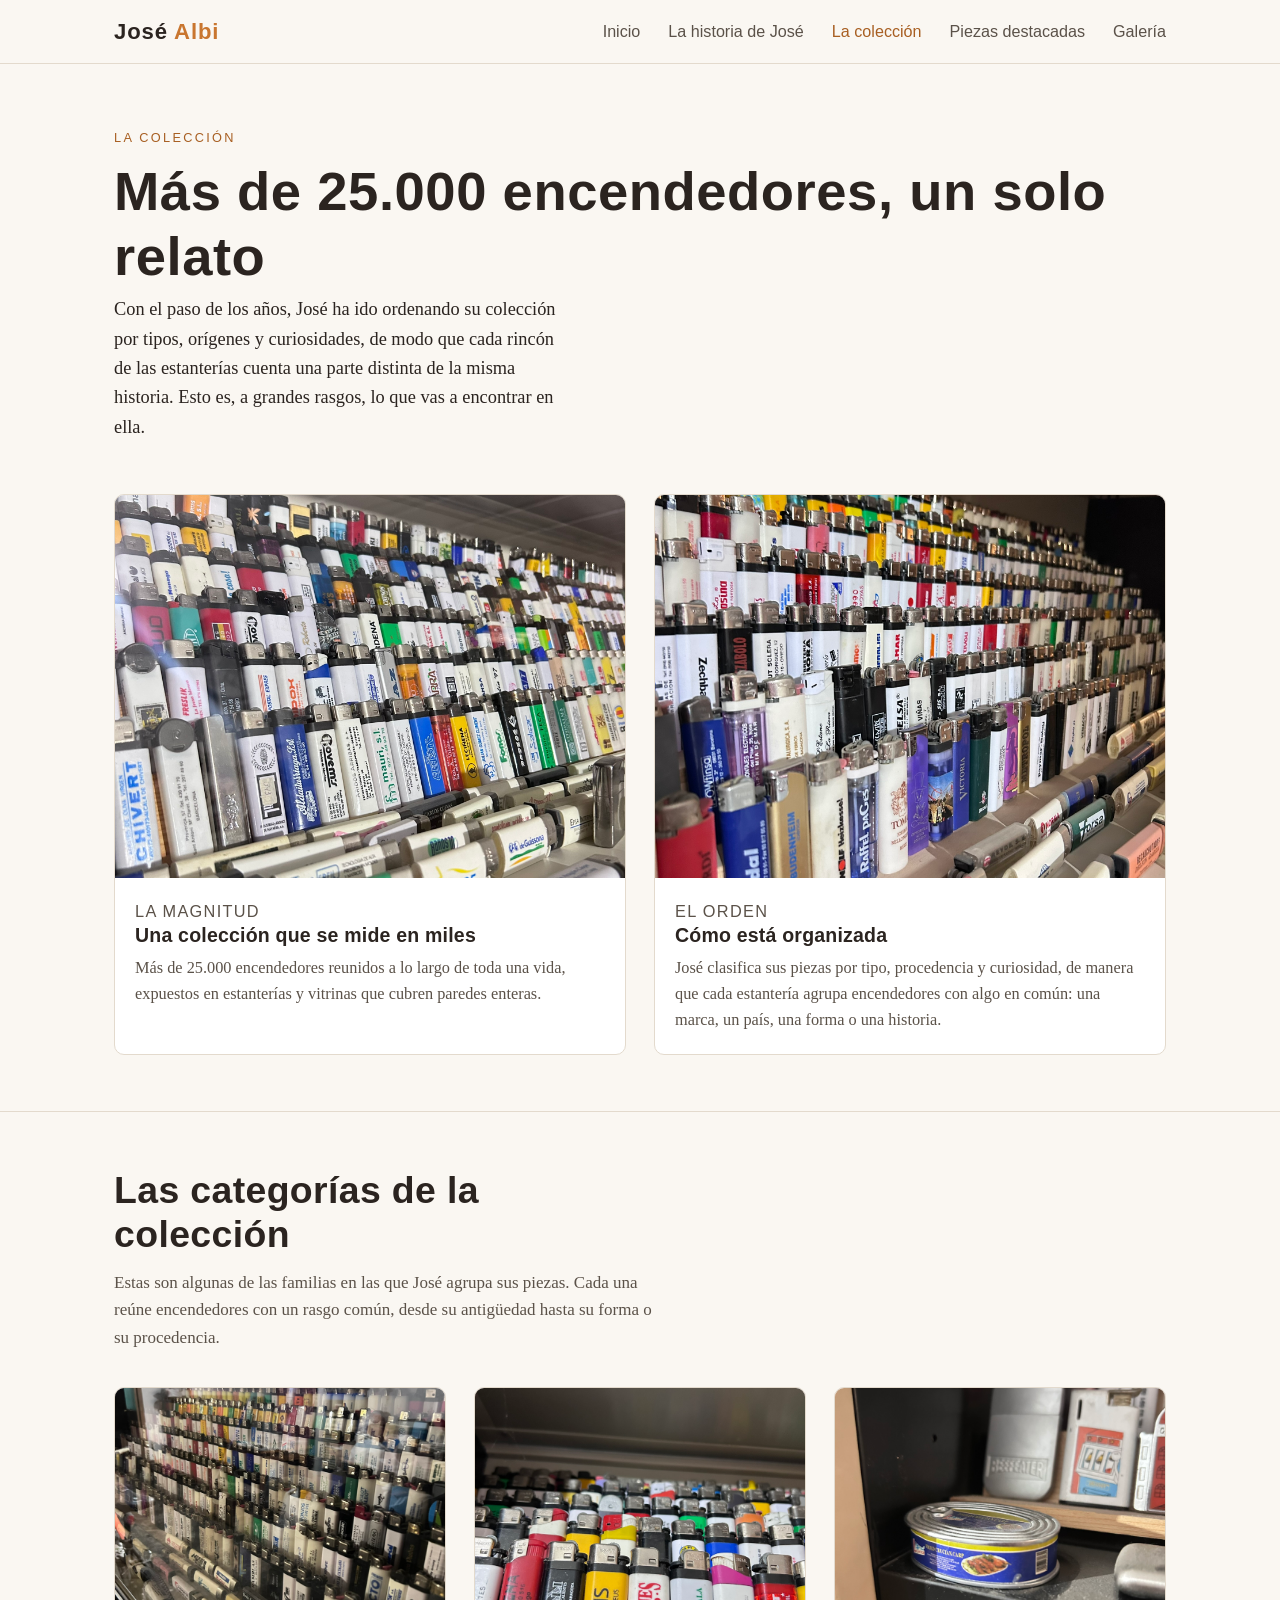
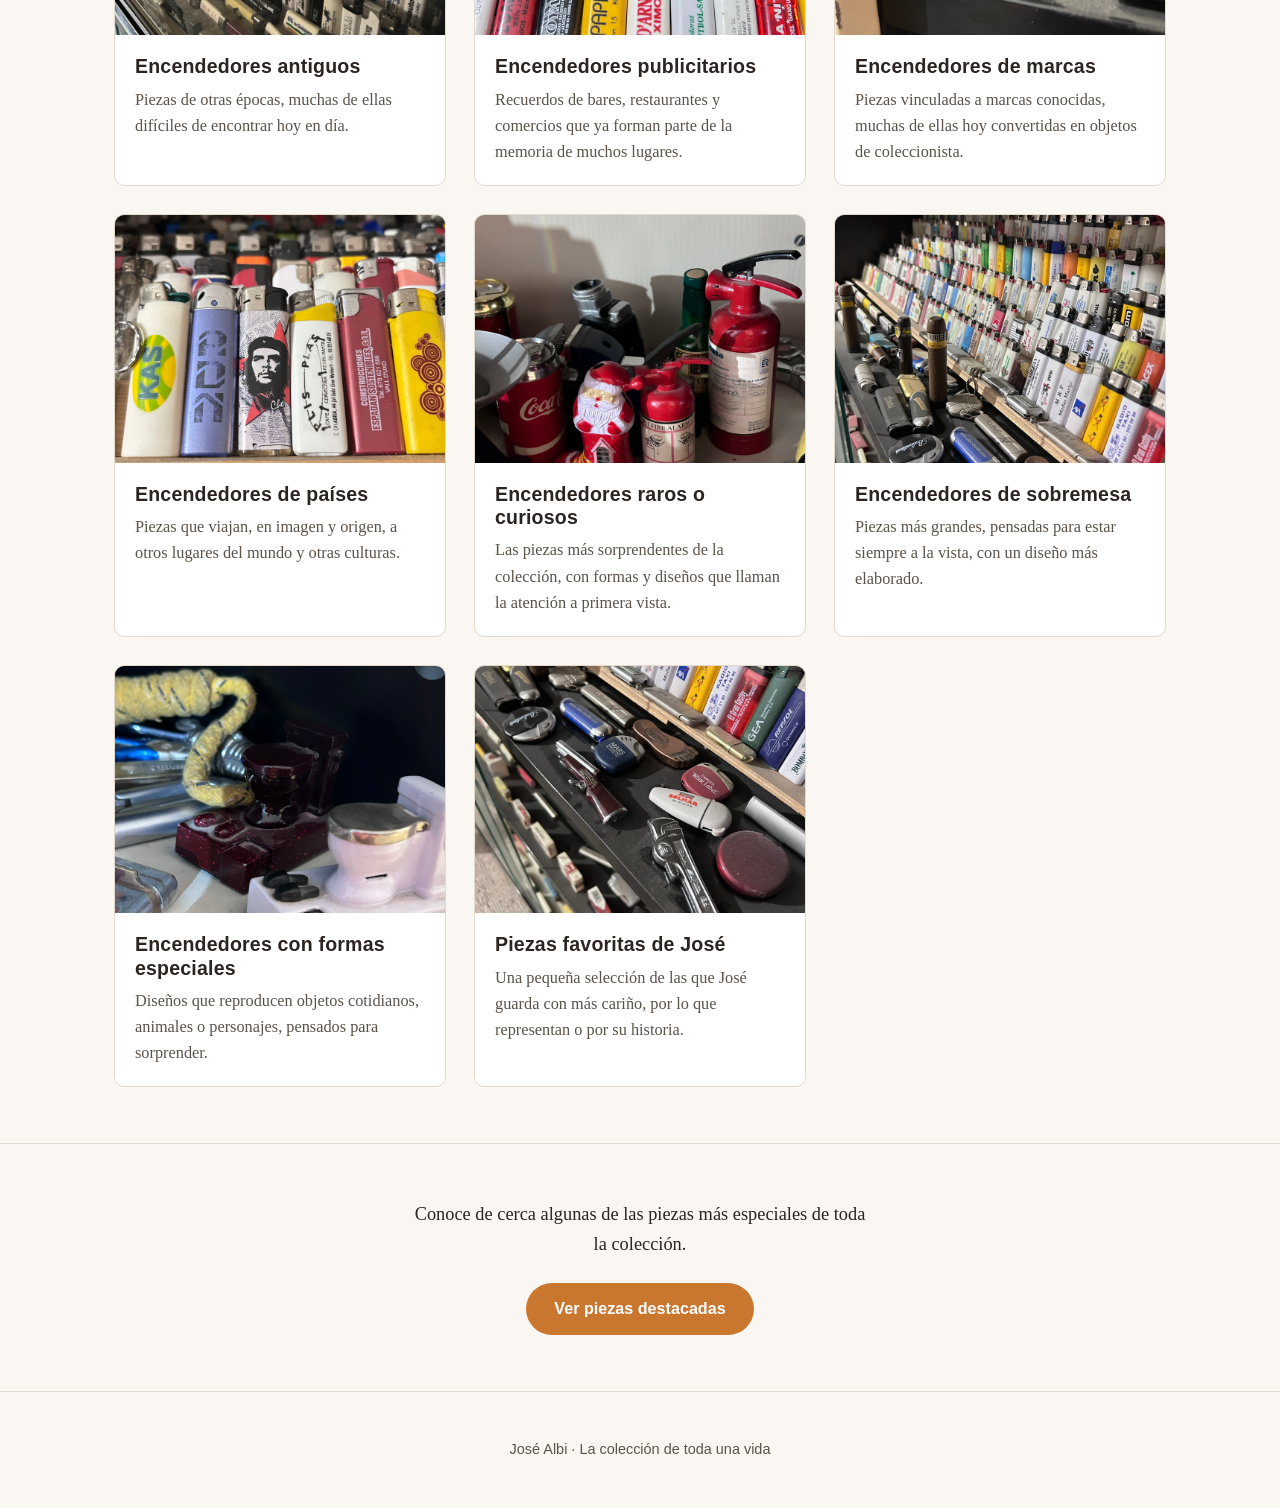
==== coleccion.html @ 5bc04f51 "Primera versión de la web de la colección de José Albi Sitio estático con Inicio, historia, presenta" ====
<!DOCTYPE html>
<html lang="es">
<head>
  <meta charset="UTF-8">
  <meta name="viewport" content="width=device-width, initial-scale=1.0">
  <title>La colección — José Albi</title>
  <link rel="stylesheet" href="css/style.css">
</head>
<body>
  <header class="site-header">
    <div class="container">
      <a class="logo" href="index.html">José <span>Albi</span></a>
      <button class="nav-toggle" aria-label="Abrir menú" aria-expanded="false">☰</button>
      <nav class="main-nav" aria-label="Navegación principal">
        <ul>
          <li><a href="index.html">Inicio</a></li>
          <li><a href="historia.html">La historia de José</a></li>
          <li><a href="coleccion.html" aria-current="page">La colección</a></li>
          <li><a href="destacadas.html">Piezas destacadas</a></li>
          <li><a href="galeria.html">Galería</a></li>
        </ul>
      </nav>
    </div>
  </header>

  <main>
    <section class="hero" style="padding-bottom: 24px;">
      <div class="container">
        <p class="eyebrow">La colección</p>
        <h1 class="title">Más de 25.000 encendedores, un solo relato</h1>
        <p class="lead">
          Con el paso de los años, José ha ido ordenando su colección por
          tipos, orígenes y curiosidades, de modo que cada rincón de las
          estanterías cuenta una parte distinta de la misma historia. Esto es,
          a grandes rasgos, lo que vas a encontrar en ella.
        </p>
      </div>
    </section>

    <section style="border-top: none; padding-top: 0;">
      <div class="container">
        <div class="grid grid-2">
          <div class="card">
            <img src="colección/17E8A53F-FF81-4F0A-8305-0D11C7539B52_1_102_a.jpeg" alt="Estanterías repletas de encendedores ordenados por filas y colores">
            <div class="card-body">
              <p class="card-meta">La magnitud</p>
              <h3>Una colección que se mide en miles</h3>
              <p>
                Más de 25.000 encendedores reunidos a lo largo de toda una
                vida, expuestos en estanterías y vitrinas que cubren paredes
                enteras.
              </p>
            </div>
          </div>
          <div class="card">
            <img src="colección/E311D3E3-17F1-4B04-9CE3-981105A0BC90_1_102_a.jpeg" alt="Encendedores ordenados cuidadosamente por colores y tamaños">
            <div class="card-body">
              <p class="card-meta">El orden</p>
              <h3>Cómo está organizada</h3>
              <p>
                José clasifica sus piezas por tipo, procedencia y curiosidad,
                de manera que cada estantería agrupa encendedores con algo en
                común: una marca, un país, una forma o una historia.
              </p>
            </div>
          </div>
        </div>
      </div>
    </section>

    <section>
      <div class="container">
        <div class="section-head">
          <h2>Las categorías de la colección</h2>
          <p>
            Estas son algunas de las familias en las que José agrupa sus
            piezas. Cada una reúne encendedores con un rasgo común, desde su
            antigüedad hasta su forma o su procedencia.
          </p>
        </div>

        <div class="grid grid-3">

          <div class="card">
            <img src="colección/95B652E9-B0F4-46FE-A92B-D5AFEC277E64_1_102_a.jpeg" alt="Vitrina con encendedores antiguos ordenados por filas">
            <div class="card-body">
              <h3>Encendedores antiguos</h3>
              <p>Piezas de otras épocas, muchas de ellas difíciles de encontrar hoy en día.</p>
            </div>
          </div>

          <div class="card">
            <img src="colección/48BE9F18-5BFC-44A1-A3B0-7DC5B0DA4E6B_1_102_a.jpeg" alt="Encendedores publicitarios de bares, restaurantes y comercios">
            <div class="card-body">
              <h3>Encendedores publicitarios</h3>
              <p>Recuerdos de bares, restaurantes y comercios que ya forman parte de la memoria de muchos lugares.</p>
            </div>
          </div>

          <div class="card">
            <img src="colección/F8B59A17-6491-4B8B-8C6A-EE9F5F832579_1_102_a.jpeg" alt="Encendedores y cajas de marcas reconocidas como Marlboro, Camel o Kent">
            <div class="card-body">
              <h3>Encendedores de marcas</h3>
              <p>Piezas vinculadas a marcas conocidas, muchas de ellas hoy convertidas en objetos de coleccionista.</p>
            </div>
          </div>

          <div class="card">
            <img src="colección/0DBDCC2C-C46E-46F0-8FC6-68655EDA6187_1_102_a.jpeg" alt="Encendedor decorado con la imagen del Che Guevara junto a otras piezas singulares">
            <div class="card-body">
              <h3>Encendedores de países</h3>
              <p>Piezas que viajan, en imagen y origen, a otros lugares del mundo y otras culturas.</p>
            </div>
          </div>

          <div class="card">
            <img src="colección/F68542F6-E15B-4B4D-825F-082A3F31CDB3_1_102_a.jpeg" alt="Encendedores con formas curiosas como un extintor en miniatura, un Papá Noel o una lata de refresco">
            <div class="card-body">
              <h3>Encendedores raros o curiosos</h3>
              <p>Las piezas más sorprendentes de la colección, con formas y diseños que llaman la atención a primera vista.</p>
            </div>
          </div>

          <div class="card">
            <img src="colección/AA9E5A08-5421-48D4-BB56-C6C11E9CA771_1_102_a.jpeg" alt="Encendedores de mesa expuestos junto a otras piezas de mayor tamaño">
            <div class="card-body">
              <h3>Encendedores de sobremesa</h3>
              <p>Piezas más grandes, pensadas para estar siempre a la vista, con un diseño más elaborado.</p>
            </div>
          </div>

          <div class="card">
            <img src="colección/3DC3E6B9-7AE1-4DD2-9A76-E4AEEB80413E_1_102_a.jpeg" alt="Encendedores con forma de pequeños retretes, una de las piezas más curiosas de la colección">
            <div class="card-body">
              <h3>Encendedores con formas especiales</h3>
              <p>Diseños que reproducen objetos cotidianos, animales o personajes, pensados para sorprender.</p>
            </div>
          </div>

          <div class="card">
            <img src="colección/A75F5979-3543-4F0E-8E4E-665DFD529410_1_102_a.jpeg" alt="Selección de piezas variadas entre las preferidas de José">
            <div class="card-body">
              <h3>Piezas favoritas de José</h3>
              <p>Una pequeña selección de las que José guarda con más cariño, por lo que representan o por su historia.</p>
            </div>
          </div>

        </div>
      </div>
    </section>

    <section>
      <div class="container" style="text-align:center;">
        <p class="lead" style="margin: 0 auto 24px;">
          Conoce de cerca algunas de las piezas más especiales de toda la
          colección.
        </p>
        <a class="btn btn-primary" href="destacadas.html">Ver piezas destacadas</a>
      </div>
    </section>
  </main>

  <footer class="site-footer">
    <div class="container">
      <p>José Albi · La colección de toda una vida</p>
    </div>
  </footer>

  <script src="js/main.js"></script>
</body>
</html>
---- css/style.css ----
/* Jalbi — La colección de José Albi */

:root {
  --color-bg: #faf7f2;
  --color-bg-alt: #f0eadf;
  --color-ink: #2b2420;
  --color-ink-soft: #5b5249;
  --color-accent: #c9762f;
  --color-accent-dark: #a85f22;
  --color-line: #e3dacd;
  --max-width: 1100px;
  --radius: 10px;
  font-size: 17px;
}

* {
  box-sizing: border-box;
}

html {
  scroll-behavior: smooth;
}

body {
  margin: 0;
  font-family: "Georgia", "Iowan Old Style", serif;
  background: var(--color-bg);
  color: var(--color-ink);
  line-height: 1.6;
}

img {
  max-width: 100%;
  display: block;
}

a {
  color: var(--color-accent-dark);
}

h1, h2, h3 {
  font-family: "Helvetica Neue", Arial, sans-serif;
  line-height: 1.2;
  letter-spacing: 0.01em;
  color: var(--color-ink);
}

.container {
  max-width: var(--max-width);
  margin: 0 auto;
  padding: 0 24px;
}

/* Header / navegación */

.site-header {
  position: sticky;
  top: 0;
  z-index: 50;
  background: rgba(250, 247, 242, 0.92);
  backdrop-filter: blur(6px);
  border-bottom: 1px solid var(--color-line);
}

.site-header .container {
  display: flex;
  align-items: center;
  justify-content: space-between;
  padding-top: 14px;
  padding-bottom: 14px;
}

.logo {
  font-family: "Helvetica Neue", Arial, sans-serif;
  font-weight: 700;
  font-size: 1.3rem;
  text-decoration: none;
  color: var(--color-ink);
  letter-spacing: 0.04em;
}

.logo span {
  color: var(--color-accent);
}

.nav-toggle {
  display: none;
  background: none;
  border: 1px solid var(--color-line);
  border-radius: 8px;
  font-size: 1.4rem;
  padding: 6px 12px;
  cursor: pointer;
  color: var(--color-ink);
}

.main-nav ul {
  display: flex;
  gap: 28px;
  list-style: none;
  margin: 0;
  padding: 0;
}

.main-nav a {
  text-decoration: none;
  color: var(--color-ink-soft);
  font-family: "Helvetica Neue", Arial, sans-serif;
  font-size: 0.95rem;
  font-weight: 500;
  transition: color 0.15s ease;
}

.main-nav a:hover,
.main-nav a[aria-current="page"] {
  color: var(--color-accent-dark);
}

/* Hero */

.hero {
  padding: 64px 0 56px;
}

.hero-grid {
  display: grid;
  grid-template-columns: 1.1fr 1fr;
  gap: 40px;
  align-items: center;
}

.hero-photos {
  display: grid;
  grid-template-columns: 1fr 1fr;
  gap: 16px;
}

.hero-photos figure {
  margin: 0;
}

.hero-photos img {
  border-radius: var(--radius);
  aspect-ratio: 4 / 5;
  object-fit: cover;
  width: 100%;
}

.hero-photos figcaption {
  margin-top: 6px;
  font-size: 0.8rem;
  color: var(--color-ink-soft);
  font-family: "Helvetica Neue", Arial, sans-serif;
}

.placeholder-photo {
  display: flex;
  align-items: center;
  justify-content: center;
  text-align: center;
  background: var(--color-bg-alt);
  border: 1px dashed var(--color-line);
  border-radius: var(--radius);
  aspect-ratio: 4 / 5;
  color: var(--color-ink-soft);
  font-family: "Helvetica Neue", Arial, sans-serif;
  font-size: 0.85rem;
  padding: 16px;
}

.eyebrow {
  font-family: "Helvetica Neue", Arial, sans-serif;
  text-transform: uppercase;
  letter-spacing: 0.18em;
  font-size: 0.75rem;
  color: var(--color-accent-dark);
  margin: 0 0 10px;
}

h1.title {
  font-size: clamp(2.2rem, 5vw, 3.2rem);
  margin: 0 0 6px;
}

.subtitle {
  font-size: clamp(1.1rem, 2.4vw, 1.4rem);
  color: var(--color-ink-soft);
  margin: 0 0 22px;
  font-family: "Helvetica Neue", Arial, sans-serif;
  font-weight: 300;
}

.lead {
  font-size: 1.08rem;
  margin: 0 0 28px;
  max-width: 50ch;
}

/* Botones / CTA */

.cta-group {
  display: flex;
  flex-wrap: wrap;
  gap: 14px;
}

.btn {
  display: inline-block;
  font-family: "Helvetica Neue", Arial, sans-serif;
  font-weight: 600;
  font-size: 0.95rem;
  text-decoration: none;
  padding: 13px 28px;
  border-radius: 999px;
  transition: transform 0.15s ease, background 0.15s ease, color 0.15s ease;
}

.btn-primary {
  background: var(--color-accent);
  color: #fff;
}

.btn-primary:hover {
  background: var(--color-accent-dark);
  transform: translateY(-1px);
}

.btn-secondary {
  background: transparent;
  color: var(--color-ink);
  border: 1px solid var(--color-ink);
}

.btn-secondary:hover {
  border-color: var(--color-accent-dark);
  color: var(--color-accent-dark);
  transform: translateY(-1px);
}

/* Secciones generales */

section {
  padding: 56px 0;
}

section + section {
  border-top: 1px solid var(--color-line);
}

.section-head {
  max-width: 64ch;
  margin: 0 0 36px;
}

.section-head h2 {
  font-size: clamp(1.6rem, 3.4vw, 2.2rem);
  margin: 0 0 12px;
}

.section-head p {
  color: var(--color-ink-soft);
  margin: 0;
}

/* Tarjetas / cuadrículas */

.grid {
  display: grid;
  gap: 28px;
}

.grid-3 {
  grid-template-columns: repeat(3, 1fr);
}

.grid-2 {
  grid-template-columns: repeat(2, 1fr);
}

.card {
  background: #fff;
  border: 1px solid var(--color-line);
  border-radius: var(--radius);
  overflow: hidden;
}

.card img {
  width: 100%;
  aspect-ratio: 4 / 3;
  object-fit: cover;
}

.card-body {
  padding: 20px;
}

.card-body h3 {
  margin: 0 0 8px;
  font-size: 1.15rem;
}

.card-body p {
  margin: 0;
  color: var(--color-ink-soft);
  font-size: 0.96rem;
}

.card-meta {
  font-family: "Helvetica Neue", Arial, sans-serif;
  text-transform: uppercase;
  letter-spacing: 0.08em;
  font-size: 0.72rem;
  color: var(--color-accent-dark);
  margin: 0 0 6px;
}

/* Bloques de historia */

.story-block {
  display: grid;
  grid-template-columns: 1fr 1fr;
  gap: 40px;
  align-items: center;
  padding: 36px 0;
}

.story-block:nth-child(even) .story-text {
  order: 2;
}

.story-block img,
.story-block .placeholder-photo {
  border-radius: var(--radius);
  aspect-ratio: 4 / 3;
  object-fit: cover;
  width: 100%;
}

.story-text h3 {
  font-size: 1.4rem;
  margin: 0 0 12px;
}

.story-text p {
  color: var(--color-ink-soft);
  margin: 0 0 12px;
}

/* Cita / texto destacado */

.pull-quote {
  font-family: "Georgia", serif;
  font-style: italic;
  font-size: 1.25rem;
  color: var(--color-ink);
  border-left: 3px solid var(--color-accent);
  padding-left: 22px;
  margin: 32px 0;
  max-width: 60ch;
}

/* Galería */

.filter-bar {
  display: flex;
  flex-wrap: wrap;
  gap: 10px;
  margin-bottom: 32px;
}

.filter-btn {
  font-family: "Helvetica Neue", Arial, sans-serif;
  font-size: 0.88rem;
  font-weight: 500;
  background: #fff;
  border: 1px solid var(--color-line);
  border-radius: 999px;
  padding: 9px 20px;
  cursor: pointer;
  color: var(--color-ink-soft);
  transition: all 0.15s ease;
}

.filter-btn:hover {
  border-color: var(--color-accent);
  color: var(--color-accent-dark);
}

.filter-btn.active {
  background: var(--color-ink);
  border-color: var(--color-ink);
  color: #fff;
}

.gallery-grid {
  display: grid;
  grid-template-columns: repeat(4, 1fr);
  gap: 14px;
}

.gallery-item {
  border: none;
  padding: 0;
  background: none;
  cursor: zoom-in;
  border-radius: 8px;
  overflow: hidden;
  aspect-ratio: 1 / 1;
}

.gallery-item img {
  width: 100%;
  height: 100%;
  object-fit: cover;
  transition: transform 0.25s ease;
}

.gallery-item:hover img {
  transform: scale(1.06);
}

.gallery-item.is-hidden {
  display: none;
}

/* Lightbox */

.lightbox {
  position: fixed;
  inset: 0;
  background: rgba(20, 16, 12, 0.92);
  display: flex;
  align-items: center;
  justify-content: center;
  z-index: 100;
  padding: 24px;
}

.lightbox[hidden] {
  display: none;
}

.lightbox img {
  max-width: 90vw;
  max-height: 85vh;
  border-radius: 6px;
}

.lightbox-close {
  position: absolute;
  top: 24px;
  right: 28px;
  background: none;
  border: none;
  color: #fff;
  font-size: 2rem;
  line-height: 1;
  cursor: pointer;
}

/* Footer */

.site-footer {
  border-top: 1px solid var(--color-line);
  padding: 32px 0;
  text-align: center;
  color: var(--color-ink-soft);
  font-family: "Helvetica Neue", Arial, sans-serif;
  font-size: 0.85rem;
}

/* Responsive */

@media (max-width: 880px) {
  .hero-grid,
  .story-block,
  .story-block:nth-child(even) .story-text {
    grid-template-columns: 1fr;
    order: initial;
  }

  .story-block img,
  .story-block .placeholder-photo {
    order: -1;
  }

  .grid-3 {
    grid-template-columns: repeat(2, 1fr);
  }

  .gallery-grid {
    grid-template-columns: repeat(3, 1fr);
  }
}

@media (max-width: 640px) {
  .nav-toggle {
    display: inline-flex;
  }

  .main-nav {
    display: none;
    width: 100%;
  }

  .main-nav.is-open {
    display: block;
  }

  .site-header .container {
    flex-wrap: wrap;
  }

  .main-nav ul {
    flex-direction: column;
    gap: 4px;
    padding: 14px 0 6px;
  }

  .main-nav a {
    display: block;
    padding: 10px 0;
    border-top: 1px solid var(--color-line);
  }

  .grid-2,
  .grid-3 {
    grid-template-columns: 1fr;
  }

  .gallery-grid {
    grid-template-columns: repeat(2, 1fr);
  }

  .hero-photos {
    grid-template-columns: 1fr 1fr;
  }
}
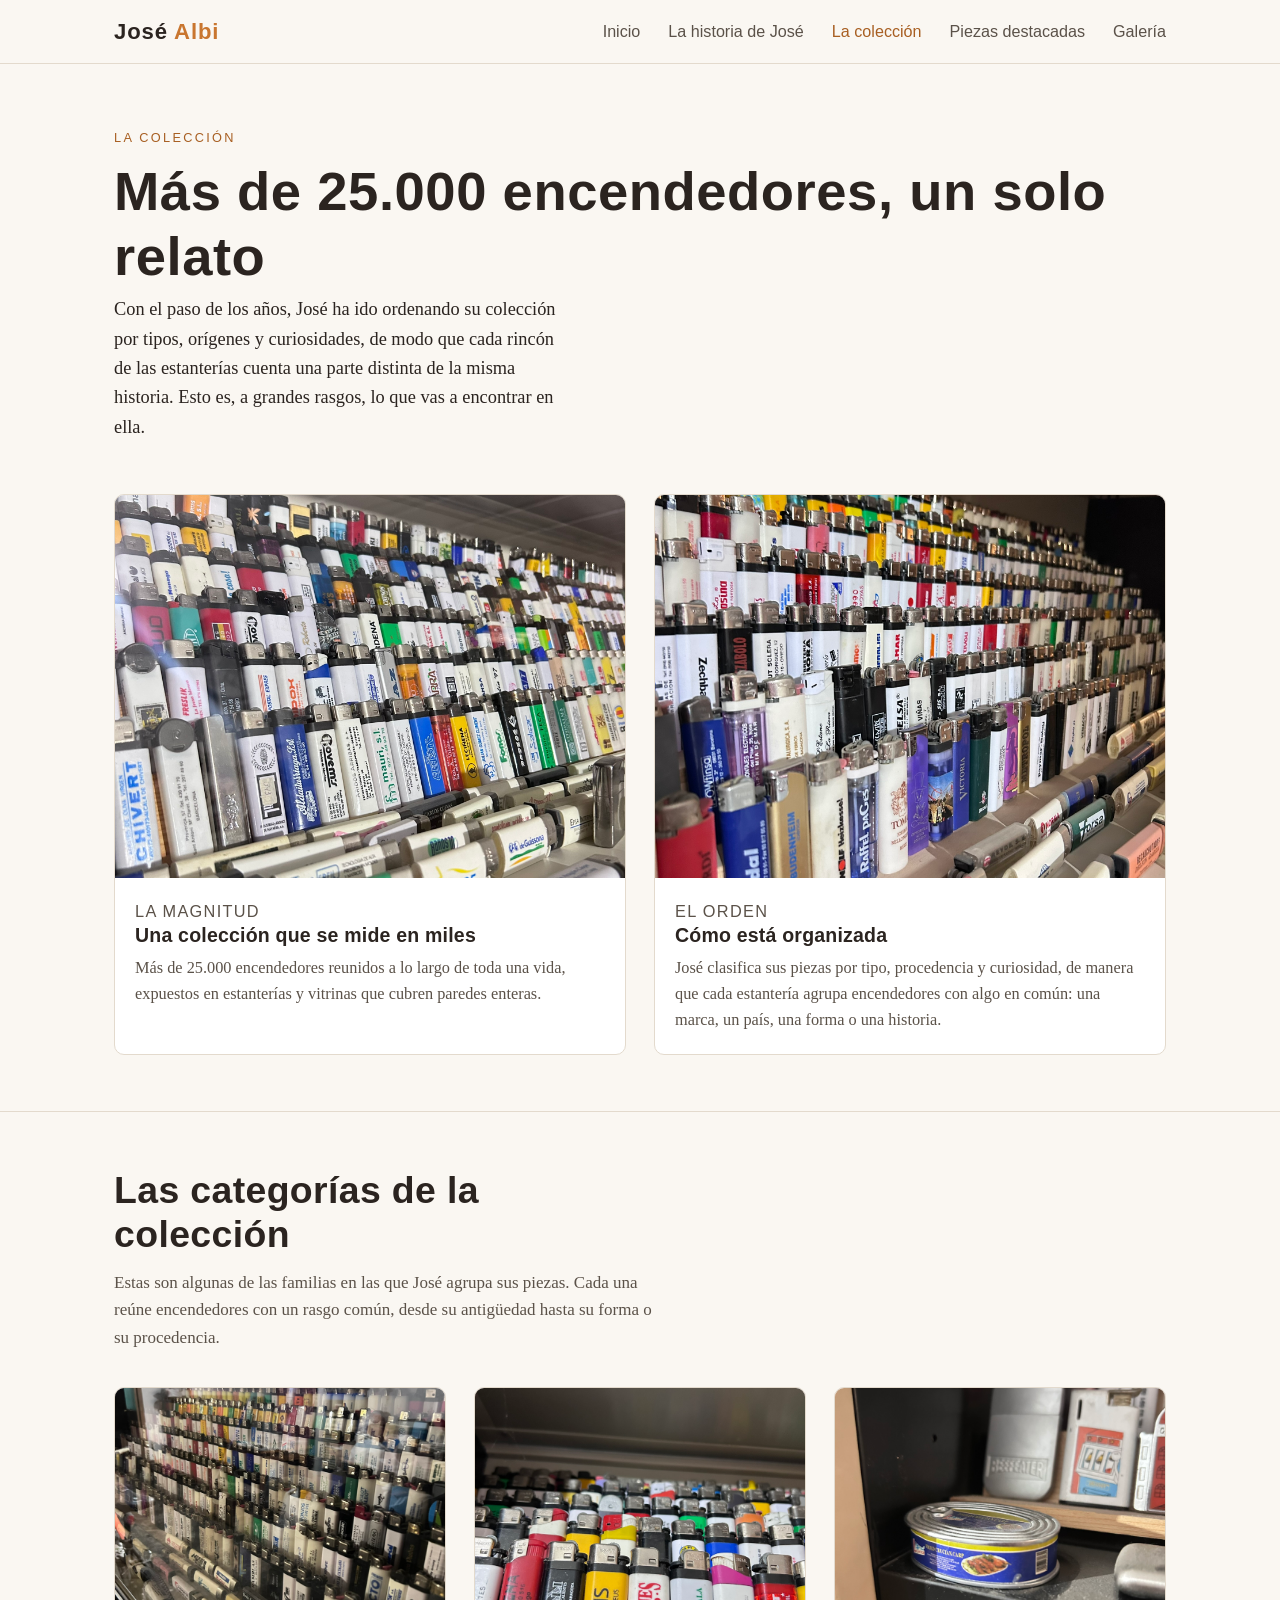
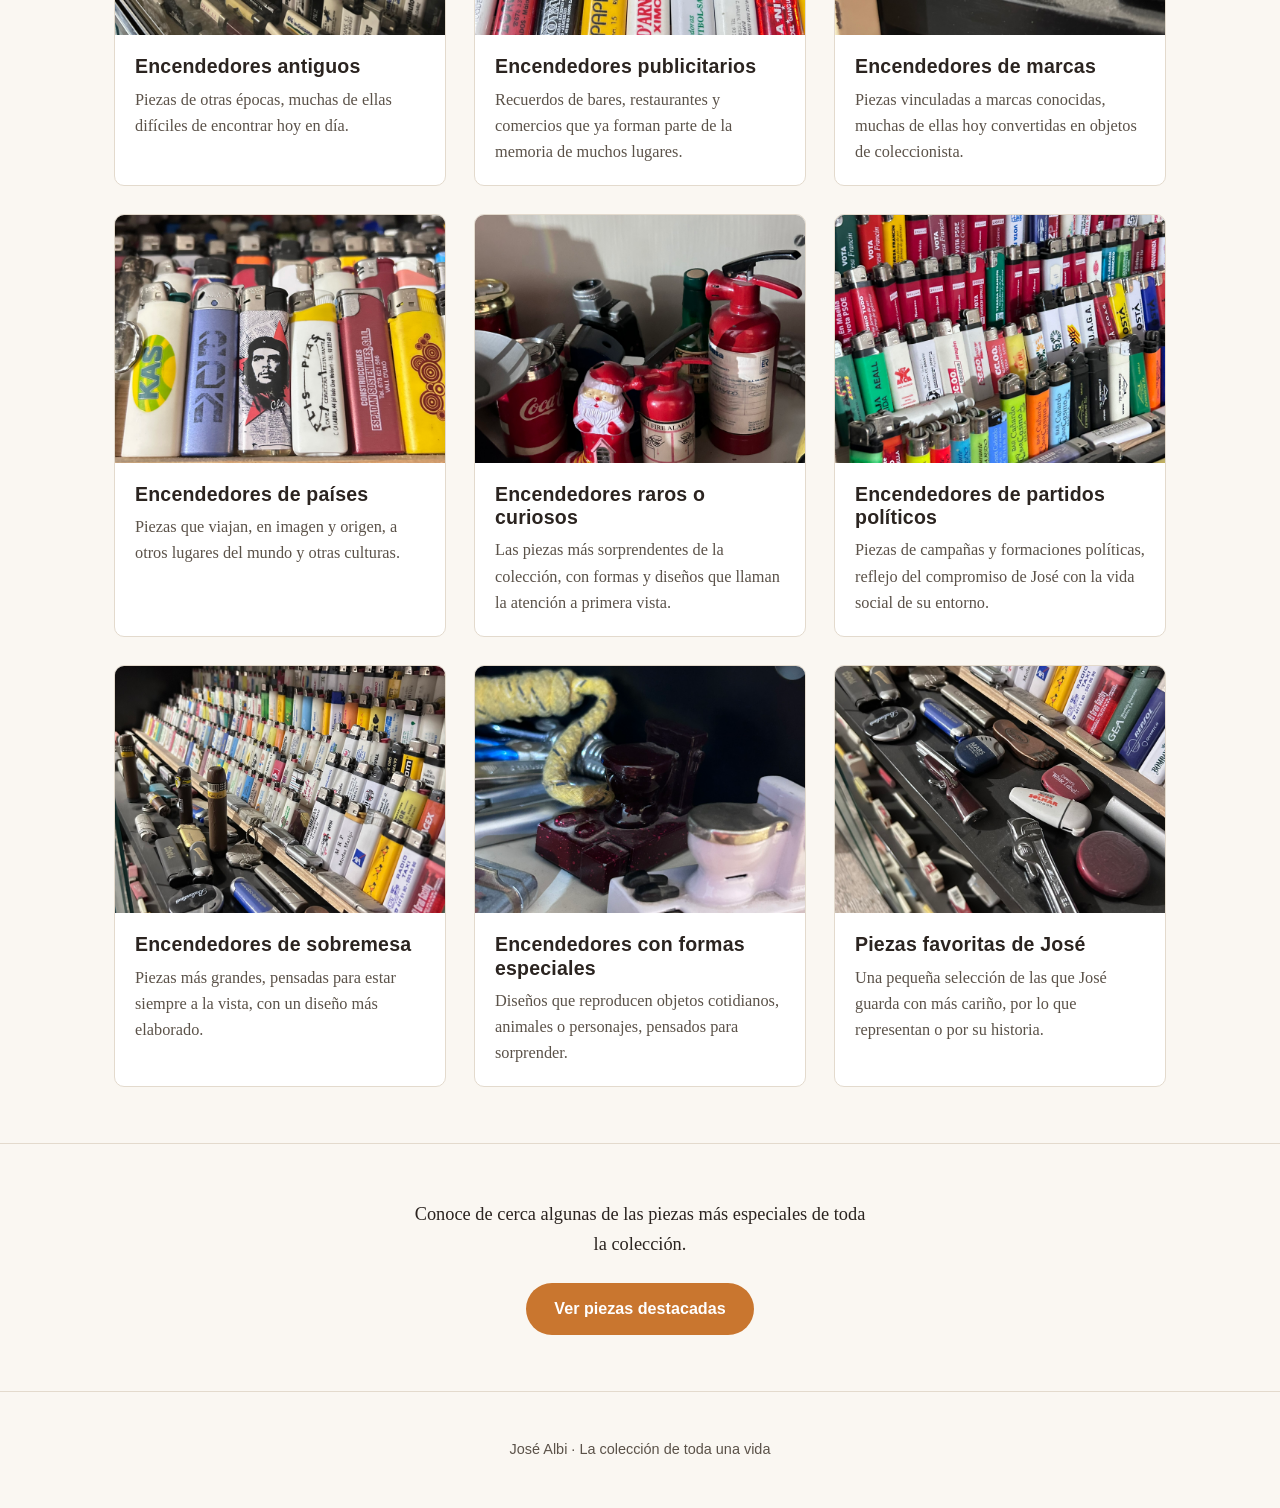
==== commit 4fabe4a0: "Añade categoría de encendedores de partidos políticos y la historia del compromiso de José con Maell" ====
--- a/coleccion.html
+++ b/coleccion.html
@@ -122,6 +122,14 @@
           </div>
 
           <div class="card">
+            <img src="colección/878B7CD3-D8D2-4DA0-B749-65076C85F03B_1_102_a.jpeg" alt="Encendedores de campañas y partidos políticos locales, en distintos colores">
+            <div class="card-body">
+              <h3>Encendedores de partidos políticos</h3>
+              <p>Piezas de campañas y formaciones políticas, reflejo del compromiso de José con la vida social de su entorno.</p>
+            </div>
+          </div>
+
+          <div class="card">
             <img src="colección/AA9E5A08-5421-48D4-BB56-C6C11E9CA771_1_102_a.jpeg" alt="Encendedores de mesa expuestos junto a otras piezas de mayor tamaño">
             <div class="card-body">
               <h3>Encendedores de sobremesa</h3>
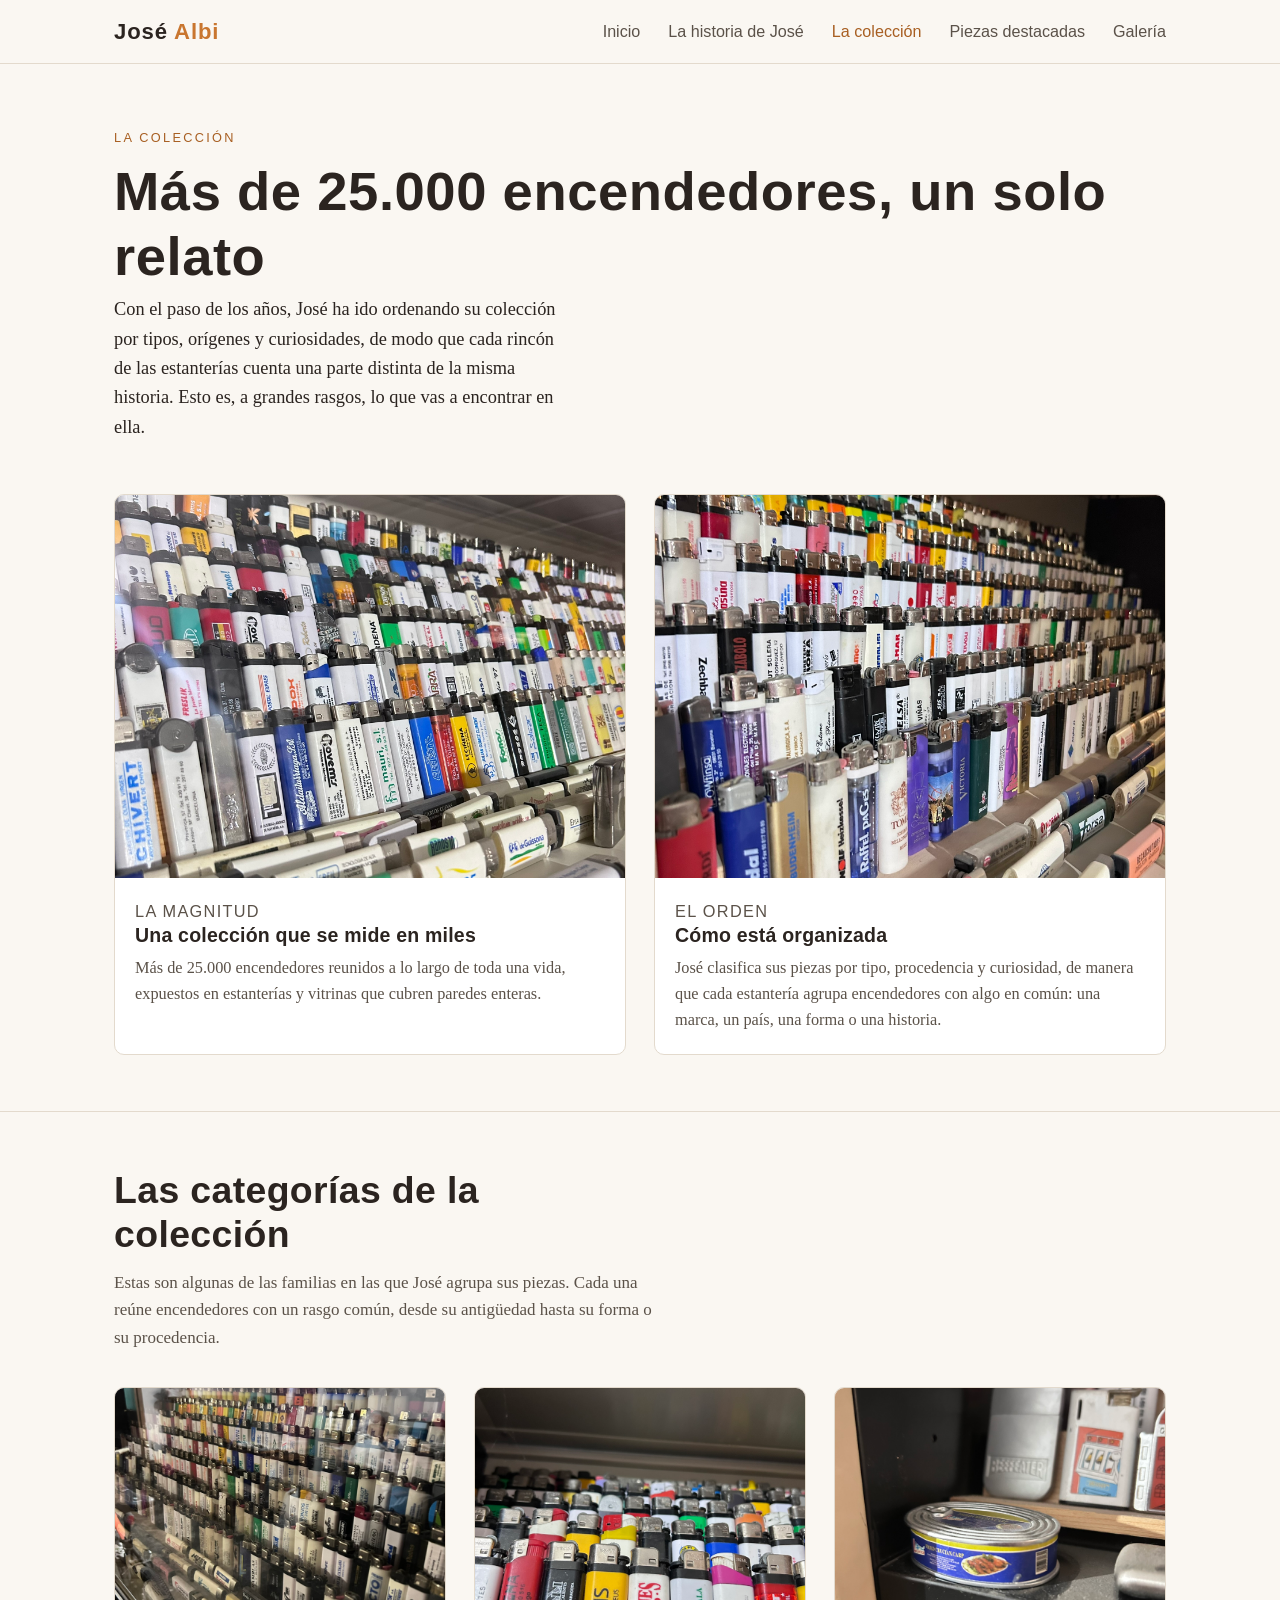
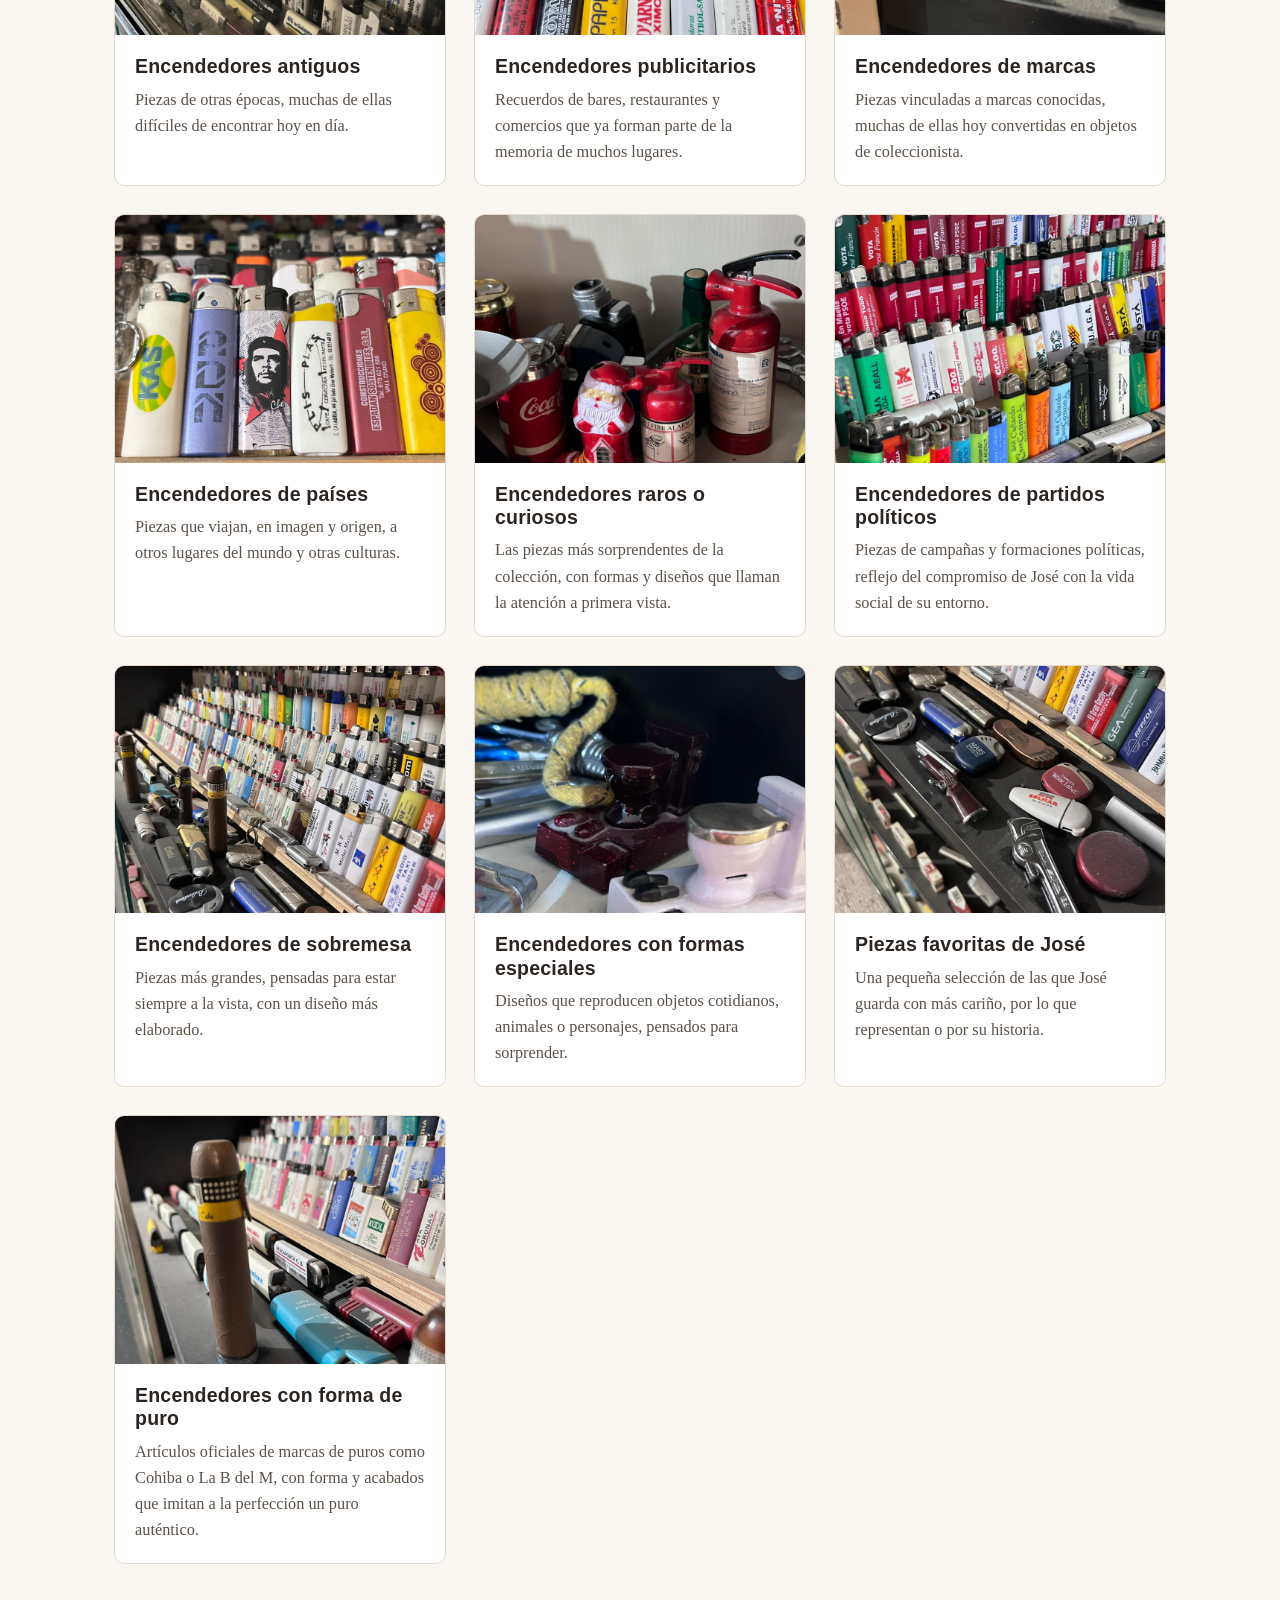
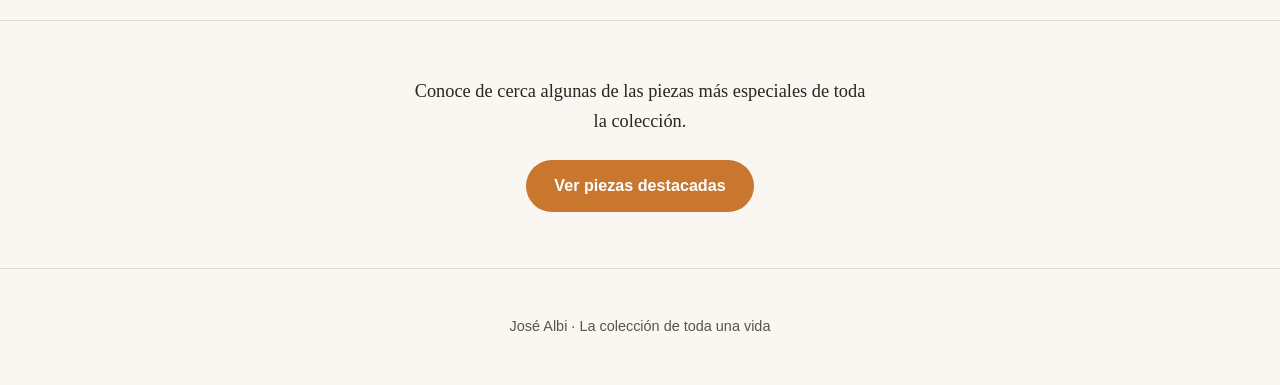
==== commit 18035122: "Añade categoría de encendedores con forma de puro y recuerdo de la Expo 92 Incorpora las nuevas foto" ====
--- a/coleccion.html
+++ b/coleccion.html
@@ -81,77 +81,85 @@
 
         <div class="grid grid-3">
 
-          <div class="card">
+          <a class="card" href="categorias/antiguos.html">
             <img src="colección/95B652E9-B0F4-46FE-A92B-D5AFEC277E64_1_102_a.jpeg" alt="Vitrina con encendedores antiguos ordenados por filas">
             <div class="card-body">
               <h3>Encendedores antiguos</h3>
               <p>Piezas de otras épocas, muchas de ellas difíciles de encontrar hoy en día.</p>
             </div>
-          </div>
+          </a>
 
-          <div class="card">
+          <a class="card" href="categorias/publicitarios.html">
             <img src="colección/48BE9F18-5BFC-44A1-A3B0-7DC5B0DA4E6B_1_102_a.jpeg" alt="Encendedores publicitarios de bares, restaurantes y comercios">
             <div class="card-body">
               <h3>Encendedores publicitarios</h3>
               <p>Recuerdos de bares, restaurantes y comercios que ya forman parte de la memoria de muchos lugares.</p>
             </div>
-          </div>
+          </a>
 
-          <div class="card">
+          <a class="card" href="categorias/marcas.html">
             <img src="colección/F8B59A17-6491-4B8B-8C6A-EE9F5F832579_1_102_a.jpeg" alt="Encendedores y cajas de marcas reconocidas como Marlboro, Camel o Kent">
             <div class="card-body">
               <h3>Encendedores de marcas</h3>
               <p>Piezas vinculadas a marcas conocidas, muchas de ellas hoy convertidas en objetos de coleccionista.</p>
             </div>
-          </div>
+          </a>
 
-          <div class="card">
+          <a class="card" href="categorias/paises.html">
             <img src="colección/0DBDCC2C-C46E-46F0-8FC6-68655EDA6187_1_102_a.jpeg" alt="Encendedor decorado con la imagen del Che Guevara junto a otras piezas singulares">
             <div class="card-body">
               <h3>Encendedores de países</h3>
               <p>Piezas que viajan, en imagen y origen, a otros lugares del mundo y otras culturas.</p>
             </div>
-          </div>
+          </a>
 
-          <div class="card">
+          <a class="card" href="categorias/curiosos.html">
             <img src="colección/F68542F6-E15B-4B4D-825F-082A3F31CDB3_1_102_a.jpeg" alt="Encendedores con formas curiosas como un extintor en miniatura, un Papá Noel o una lata de refresco">
             <div class="card-body">
               <h3>Encendedores raros o curiosos</h3>
               <p>Las piezas más sorprendentes de la colección, con formas y diseños que llaman la atención a primera vista.</p>
             </div>
-          </div>
+          </a>
 
-          <div class="card">
+          <a class="card" href="categorias/politicos.html">
             <img src="colección/878B7CD3-D8D2-4DA0-B749-65076C85F03B_1_102_a.jpeg" alt="Encendedores de campañas y partidos políticos locales, en distintos colores">
             <div class="card-body">
               <h3>Encendedores de partidos políticos</h3>
               <p>Piezas de campañas y formaciones políticas, reflejo del compromiso de José con la vida social de su entorno.</p>
             </div>
-          </div>
+          </a>
 
-          <div class="card">
+          <a class="card" href="categorias/sobremesa.html">
             <img src="colección/AA9E5A08-5421-48D4-BB56-C6C11E9CA771_1_102_a.jpeg" alt="Encendedores de mesa expuestos junto a otras piezas de mayor tamaño">
             <div class="card-body">
               <h3>Encendedores de sobremesa</h3>
               <p>Piezas más grandes, pensadas para estar siempre a la vista, con un diseño más elaborado.</p>
             </div>
-          </div>
+          </a>
 
-          <div class="card">
+          <a class="card" href="categorias/formas-especiales.html">
             <img src="colección/3DC3E6B9-7AE1-4DD2-9A76-E4AEEB80413E_1_102_a.jpeg" alt="Encendedores con forma de pequeños retretes, una de las piezas más curiosas de la colección">
             <div class="card-body">
               <h3>Encendedores con formas especiales</h3>
               <p>Diseños que reproducen objetos cotidianos, animales o personajes, pensados para sorprender.</p>
             </div>
-          </div>
+          </a>
 
-          <div class="card">
+          <a class="card" href="categorias/favoritas.html">
             <img src="colección/A75F5979-3543-4F0E-8E4E-665DFD529410_1_102_a.jpeg" alt="Selección de piezas variadas entre las preferidas de José">
             <div class="card-body">
               <h3>Piezas favoritas de José</h3>
               <p>Una pequeña selección de las que José guarda con más cariño, por lo que representan o por su historia.</p>
             </div>
-          </div>
+          </a>
+
+          <a class="card" href="categorias/puros.html">
+            <img src="colección/ED156CED-5D1F-4C1E-9534-E612003A75CF_1_102_a.jpeg" alt="Encendedor con forma de puro de la marca Cuba, expuesto junto a una larga fila de mecheros">
+            <div class="card-body">
+              <h3>Encendedores con forma de puro</h3>
+              <p>Artículos oficiales de marcas de puros como Cohiba o La B del M, con forma y acabados que imitan a la perfección un puro auténtico.</p>
+            </div>
+          </a>
 
         </div>
       </div>
--- a/css/style.css
+++ b/css/style.css
@@ -284,6 +284,18 @@
   overflow: hidden;
 }
 
+a.card {
+  display: block;
+  text-decoration: none;
+  color: inherit;
+  transition: transform 0.15s ease, box-shadow 0.15s ease;
+}
+
+a.card:hover {
+  transform: translateY(-3px);
+  box-shadow: 0 14px 30px rgba(43, 36, 32, 0.1);
+}
+
 .card img {
   width: 100%;
   aspect-ratio: 4 / 3;
@@ -336,6 +348,14 @@
   width: 100%;
 }
 
+/* Fotos de producto sobre fondo blanco: se muestran completas, sin recortar */
+.story-block img.story-photo-contain {
+  object-fit: contain;
+  background: #fff;
+  border: 1px solid var(--color-line);
+  padding: 28px;
+}
+
 .story-text h3 {
   font-size: 1.4rem;
   margin: 0 0 12px;
@@ -347,6 +367,27 @@
 }
 
 /* Cita / texto destacado */
+
+.category-photo {
+  width: 100%;
+  max-height: 480px;
+  object-fit: cover;
+  border-radius: var(--radius);
+  margin: 0 0 36px;
+}
+
+.back-link {
+  display: inline-block;
+  font-family: "Helvetica Neue", Arial, sans-serif;
+  font-size: 0.9rem;
+  text-decoration: none;
+  color: var(--color-ink-soft);
+  margin-bottom: 18px;
+}
+
+.back-link:hover {
+  color: var(--color-accent-dark);
+}
 
 .pull-quote {
   font-family: "Georgia", serif;
